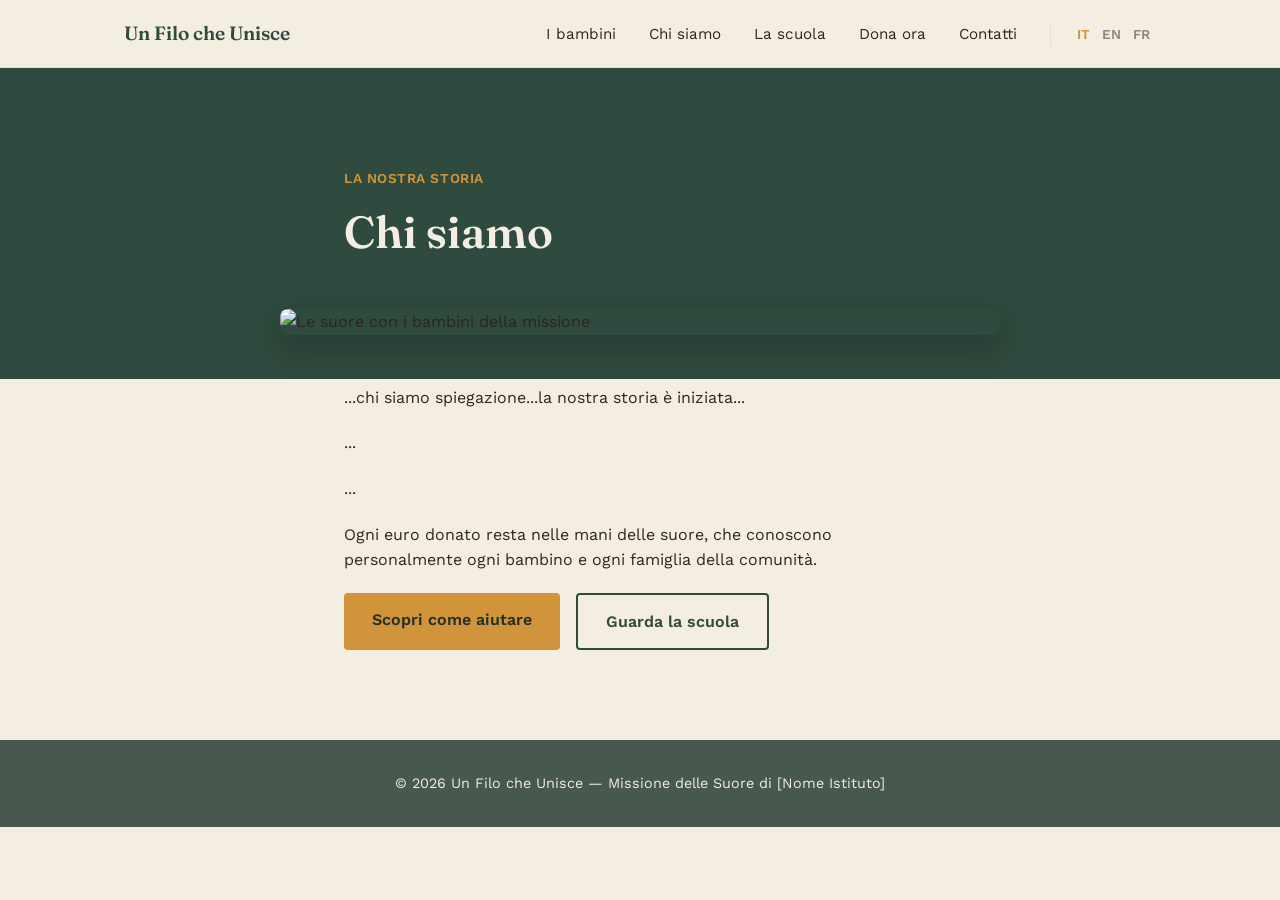
==== chi-siamo.html @ 762dea33 "firsttry" ====
<!DOCTYPE html>
<html lang="it">
<head>
  <meta charset="UTF-8" />
  <meta name="viewport" content="width=device-width, initial-scale=1.0" />
  <title>Chi siamo — Un Filo che Unisce</title>

  <link rel="stylesheet" href="style.css" />

  <link rel="preconnect" href="https://fonts.googleapis.com" />
  <link href="https://fonts.googleapis.com/css2?family=Fraunces:opsz,wght@9..144,400;9..144,600&family=Work+Sans:wght@400;500;600&display=swap" rel="stylesheet" />
</head>
<body>

  <header class="site-header">
    <div class="container header-inner">
      <a href="index.html" class="logo">Un Filo che Unisce</a>
      <nav>
        <a href="index.html#bambini" data-i18n="nav.bambini">I bambini</a>
        <a href="chi-siamo.html" data-i18n="nav.chiSiamo">Chi siamo</a>
        <a href="la-scuola.html" data-i18n="nav.scuola">La scuola</a>
        <a href="dona.html" data-i18n="nav.dona">Dona ora</a>
        <a href="index.html#contatti" data-i18n="nav.contatti">Contatti</a>
        <span class="lang-switch">
          <button class="lang-btn" data-lang="it">IT</button>
          <button class="lang-btn" data-lang="en">EN</button>
          <button class="lang-btn" data-lang="fr">FR</button>
        </span>
      </nav>
    </div>
  </header>

  <section class="hero">
    <div class="container hero-inner">
      <p class="eyebrow" data-i18n="chiSiamo.eyebrow">La nostra storia</p>
      <h1 data-i18n="chiSiamo.title">Chi siamo</h1>
    </div>
  </section>

  <div class="container">
    <img src="immagini/suora.jpg" alt="Le suore con i bambini della missione" class="overlap-photo" />
  </div>

  <section class="section section-story">
    <div class="container story-content">
      <p data-i18n="chiSiamo.p1">
        ...chi siamo spiegazione...la nostra storia è iniziata...
      </p>
      <p data-i18n="chiSiamo.p2">
        ...
      </p>
      <p data-i18n="chiSiamo.p3">
        ...
      </p>
      <p data-i18n="chiSiamo.p4">
        Ogni euro donato resta nelle mani delle suore, che conoscono
        personalmente ogni bambino e ogni famiglia della comunità.
      </p>

      <div class="button-row">
        <a href="dona.html" class="btn-primary" data-i18n="chiSiamo.btnAdotta">Scopri come aiutare</a>
        <a href="la-scuola.html" class="btn-secondary" data-i18n="chiSiamo.btnScuola">Guarda la scuola</a>
      </div>
    </div>
  </section>

  <footer class="site-footer">
    <div class="container">
      <p data-i18n="footer.text">&copy; 2026 Un Filo che Unisce — Missione delle Suore di [Nome Istituto]</p>
    </div>
  </footer>

  <script src="translations.js"></script>
  <script src="i18n.js"></script>

</body>
</html>
---- style.css ----
/* ============================================================
   VARIABILI DI COLORE
   Definirle qui in cima permette di riusarle ovunque nel file
   e cambiare tutta la palette modificando solo queste righe.
   ============================================================ */
:root {
  --verde-bosco: #2f4a3e;
  --verde-scuro: #1f332a;
  --ocra: #d1943a;
  --carta: #f4ede1;
  --carta-scura: #e8ddc9;
  --testo: #2b2620;
}

/* ============================================================
   RESET DI BASE
   ============================================================ */
* {
  margin: 0;
  padding: 0;
  box-sizing: border-box;
}

body {
  font-family: 'Work Sans', sans-serif;
  color: var(--testo);
  background: var(--carta);
  line-height: 1.6;
}

h1, h2, h3 {
  font-family: 'Fraunces', serif;
  font-weight: 600;
  line-height: 1.2;
}

.container {
  max-width: 1080px;
  margin: 0 auto;
  padding: 0 24px;
}

/* ============================================================
   HEADER / NAVIGAZIONE (uguale su tutte le pagine)
   ============================================================ */
.site-header {
  background: var(--carta);
  border-bottom: 1px solid var(--carta-scura);
  position: sticky;
  top: 0;
  z-index: 10;
}

.header-inner {
  display: flex;
  justify-content: space-between;
  align-items: center;
  padding-top: 18px;
  padding-bottom: 18px;
}

.logo {
  font-family: 'Fraunces', serif;
  font-weight: 600;
  font-size: 1.2rem;
  color: var(--verde-bosco);
  text-decoration: none;
}

nav a {
  color: var(--testo);
  text-decoration: none;
  margin-left: 28px;
  font-size: 0.95rem;
}

nav a:hover {
  color: var(--ocra);
}

/* Selettore lingua: gruppo di 3 bottoni testuali nel menu.
   Il bottone della lingua attiva prende la classe "active" via JS. */
.lang-switch {
  display: inline-flex;
  margin-left: 28px;
  border-left: 1px solid var(--carta-scura);
  padding-left: 20px;
}

.lang-btn {
  background: none;
  border: none;
  font-family: 'Work Sans', sans-serif;
  font-size: 0.85rem;
  font-weight: 600;
  color: var(--testo);
  opacity: 0.5;
  cursor: pointer;
  padding: 4px 6px;
  transition: opacity 0.15s ease, color 0.15s ease;
}

.lang-btn:hover {
  opacity: 1;
}

.lang-btn.active {
  opacity: 1;
  color: var(--ocra);
}

/* ============================================================
   BOTTONI
   ============================================================ */
.btn-primary {
  display: inline-block;
  background: var(--ocra);
  color: var(--verde-scuro);
  font-weight: 600;
  padding: 14px 28px;
  border-radius: 4px;
  text-decoration: none;
  transition: transform 0.15s ease, background 0.15s ease;
}

.btn-primary:hover {
  background: #e0a750;
  transform: translateY(-2px);
}

.btn-secondary {
  display: inline-block;
  background: transparent;
  color: var(--verde-bosco);
  font-weight: 600;
  padding: 14px 28px;
  border-radius: 4px;
  border: 2px solid var(--verde-bosco);
  text-decoration: none;
  transition: background 0.15s ease, color 0.15s ease;
}

.btn-secondary:hover {
  background: var(--verde-bosco);
  color: var(--carta);
}

.btn-block {
  display: block;
  text-align: center;
  width: 100%;
}

.button-row {
  display: flex;
  gap: 16px;
  flex-wrap: wrap;
}

/* ============================================================
   HERO (prima sezione di ogni pagina)
   ============================================================ */
.hero {
  background: var(--verde-bosco);
  color: var(--carta);
  padding: 100px 0;
}

.hero-inner {
  max-width: 640px;
}

.eyebrow {
  color: var(--ocra);
  font-weight: 600;
  letter-spacing: 0.04em;
  text-transform: uppercase;
  font-size: 0.85rem;
  margin-bottom: 16px;
}

.hero h1 {
  font-size: 2.8rem;
  margin-bottom: 20px;
}

.hero-sub {
  font-size: 1.1rem;
  margin-bottom: 32px;
  opacity: 0.9;
}

/* ============================================================
   SEZIONI GENERICHE
   ============================================================ */
.section {
  padding: 90px 0;
}

.section-alt {
  background: var(--carta-scura);
}

.section h2 {
  font-size: 2rem;
  margin-bottom: 16px;
}

.section-intro {
  max-width: 560px;
  margin-bottom: 48px;
  opacity: 0.85;
}

.story-content {
  max-width: 640px;
}

.story-content p {
  margin-bottom: 20px;
}

.story-content h2 {
  margin-bottom: 20px;
}

/* ============================================================
   SCHEDE BAMBINI (homepage)
   ============================================================ */
.children-grid {
  display: grid;
  grid-template-columns: repeat(auto-fit, minmax(240px, 1fr));
  gap: 32px;
}

.child-card img {
  width: 100%;
  aspect-ratio: 1 / 1;
  object-fit: cover;
  border-radius: 6px;
  margin-bottom: 16px;
}

.child-card h3 {
  font-size: 1.3rem;
  margin-bottom: 4px;
}

.child-age {
  color: var(--verde-bosco);
  font-weight: 600;
  font-size: 0.9rem;
  margin-bottom: 8px;
}

/* ============================================================
   SEZIONE ADOTTA (homepage, solo panoramica)
   ============================================================ */
.adopt-list {
  list-style: none;
  margin-top: 24px;
  max-width: 640px;
  margin-bottom: 40px;
}

.adopt-list li {
  padding: 12px 0;
  border-bottom: 1px solid rgba(0,0,0,0.08);
}

/* ============================================================
   SCHEDE DI DONAZIONE (pagina dona.html)
   ============================================================ */
.donation-grid {
  display: grid;
  grid-template-columns: repeat(auto-fit, minmax(260px, 1fr));
  gap: 24px;
  align-items: stretch;
}

.donation-card {
  background: var(--carta);
  border: 1px solid var(--carta-scura);
  border-radius: 8px;
  padding: 32px;
  text-align: center;
  display: flex;
  flex-direction: column;
}

.donation-card-highlight {
  border: 2px solid var(--ocra);
  position: relative;
}

.donation-badge {
  position: absolute;
  top: -14px;
  left: 50%;
  transform: translateX(-50%);
  background: var(--ocra);
  color: var(--verde-scuro);
  font-size: 0.8rem;
  font-weight: 600;
  padding: 4px 14px;
  border-radius: 20px;
}

.donation-title {
  font-weight: 600;
  color: var(--verde-bosco);
  margin-bottom: 8px;
}

.donation-amount {
  font-family: 'Fraunces', serif;
  font-size: 2rem;
  font-weight: 600;
  color: var(--verde-bosco);
  margin-bottom: 12px;
}

.donation-amount span {
  font-size: 0.9rem;
  font-weight: 400;
  color: var(--testo);
  display: block;
}

.donation-card p:not(.donation-title):not(.donation-amount) {
  margin-bottom: 20px;
  flex-grow: 1;
}

.iban-box {
  background: var(--carta-scura);
  border-radius: 6px;
  padding: 16px;
  text-align: left;
  font-size: 0.9rem;
}

.iban-box p {
  margin-bottom: 6px;
}

.iban-box p:last-child {
  margin-bottom: 0;
}

/* ============================================================
   CONTATTI (homepage)
   ============================================================ */
.contact-inner {
  text-align: center;
  max-width: 560px;
  margin: 0 auto;
}

.contact-inner .section-intro {
  margin-left: auto;
  margin-right: auto;
}

/* ============================================================
   FOOTER
   ============================================================ */
.site-footer {
  background: var(--verde-scuro);
  color: var(--carta);
  padding: 32px 0;
  text-align: center;
  font-size: 0.9rem;
  opacity: 0.8;
}

/* ============================================================
   IMMAGINE PARALLAX (pagina La scuola)
   "background-attachment: fixed" fa restare lo sfondo fermo
   rispetto alla finestra, mentre il testo sopra scorre normalmente:
   sembra che lo sfondo si muova più lento del resto della pagina.
   ============================================================ */
.parallax-hero {
  height: 60vh;
  min-height: 380px;
  background-size: cover;
  background-position: center;
  background-attachment: fixed;
  display: flex;
  align-items: center;
  color: var(--carta);
  text-shadow: 0 2px 12px rgba(0,0,0,0.5);
}

.parallax-hero h1 {
  font-size: 2.4rem;
  margin-bottom: 8px;
}

/* ============================================================
   GALLERIA FOTOGRAFICA A SCORRIMENTO (pagina La scuola)
   overflow-x: auto crea lo scorrimento orizzontale.
   scroll-snap "aggancia" ogni foto durante lo scroll.
   ============================================================ */
.gallery-scroll {
  display: flex;
  gap: 20px;
  overflow-x: auto;
  scroll-snap-type: x mandatory;
  padding-bottom: 12px;
}

.gallery-thumb {
  flex: 0 0 auto;
  width: 280px;
  aspect-ratio: 4 / 3;
  object-fit: cover;
  border-radius: 6px;
  cursor: pointer;
  scroll-snap-align: start;
  transition: transform 0.15s ease, opacity 0.15s ease;
}

.gallery-thumb:hover {
  transform: scale(1.03);
  opacity: 0.9;
}

/* ============================================================
   POPUP / LIGHTBOX (pagina La scuola)
   display: none lo nasconde di default; il JavaScript aggiunge
   la classe "attivo" per mostrarlo.
   ============================================================ */
.lightbox {
  display: none;
  position: fixed;
  top: 0;
  left: 0;
  width: 100%;
  height: 100%;
  background: rgba(20, 20, 20, 0.92);
  align-items: center;
  justify-content: center;
  z-index: 100;
  padding: 24px;
}

.lightbox.attivo {
  display: flex;
}

.lightbox img {
  max-width: 90vw;
  max-height: 85vh;
  border-radius: 6px;
  object-fit: contain;
}

.lightbox-close {
  position: absolute;
  top: 24px;
  right: 36px;
  color: var(--carta);
  font-size: 2.5rem;
  cursor: pointer;
  line-height: 1;
}

/* ============================================================
   FASCIA STATISTICHE (pagina La scuola)
   ============================================================ */
.stats-bar {
  background: var(--verde-scuro);
  padding: 48px 0;
}

.stats-inner {
  display: flex;
  justify-content: center;
  text-align: center;
}

.stat {
  padding: 0 40px;
  border-right: 1px solid rgba(244, 237, 225, 0.25);
}

.stat:last-child {
  border-right: none;
}

.stat-number {
  font-family: 'Fraunces', serif;
  font-size: 2.4rem;
  font-weight: 600;
  color: var(--ocra);
}

.stat-label {
  color: var(--carta);
  opacity: 0.85;
  font-size: 0.9rem;
  margin-top: 4px;
}

/* ============================================================
   SEPARATORE DECORATIVO (pagina La scuola)
   ============================================================ */
.section-divider {
  display: flex;
  align-items: center;
  justify-content: center;
  padding: 32px 0;
  color: var(--ocra);
}

.section-divider::before,
.section-divider::after {
  content: "";
  height: 1px;
  width: 80px;
  background: var(--carta-scura);
}

.section-divider span {
  margin: 0 16px;
  font-size: 1.1rem;
}

/* ============================================================
   CITAZIONE (pagina La scuola)
   ============================================================ */
.quote-section {
  text-align: center;
  max-width: 680px;
  margin: 0 auto;
}

.quote-section blockquote {
  font-family: 'Fraunces', serif;
  font-size: 1.5rem;
  font-style: italic;
  color: var(--verde-bosco);
  line-height: 1.4;
  margin-bottom: 16px;
}

.quote-author {
  color: var(--testo);
  opacity: 0.7;
  font-size: 0.95rem;
}

/* ============================================================
   FOTO SOVRAPPOSTA (pagina Chi siamo)
   Il margine negativo "tira su" la foto, facendola scavalcare
   il confine con la sezione verde sopra di lei.
   ============================================================ */
.overlap-photo {
  width: 100%;
  max-width: 720px;
  max-height: 420px;
  object-fit: cover;
  border-radius: 8px;
  display: block;
  margin: -70px auto 0 auto;
  box-shadow: 0 12px 32px rgba(0,0,0,0.25);
  position: relative;
  z-index: 2;
}

.section-story {
  padding-top: 50px;
}

/* ============================================================
   RESPONSIVE: SCHERMI PICCOLI
   ============================================================ */
@media (max-width: 720px) {
  .hero h1 {
    font-size: 2rem;
  }
  .parallax-hero {
    background-attachment: scroll; /* su mobile "fixed" spesso non funziona bene */
  }
  nav a {
    margin-left: 16px;
    font-size: 0.85rem;
  }
  .lang-switch {
    margin-left: 16px;
    padding-left: 12px;
  }
  .stats-inner {
    flex-direction: column;
    gap: 24px;
  }
  .stat {
    border-right: none;
    padding: 0;
  }
  .overlap-photo {
    margin-top: -40px;
    max-height: 260px;
  }
}
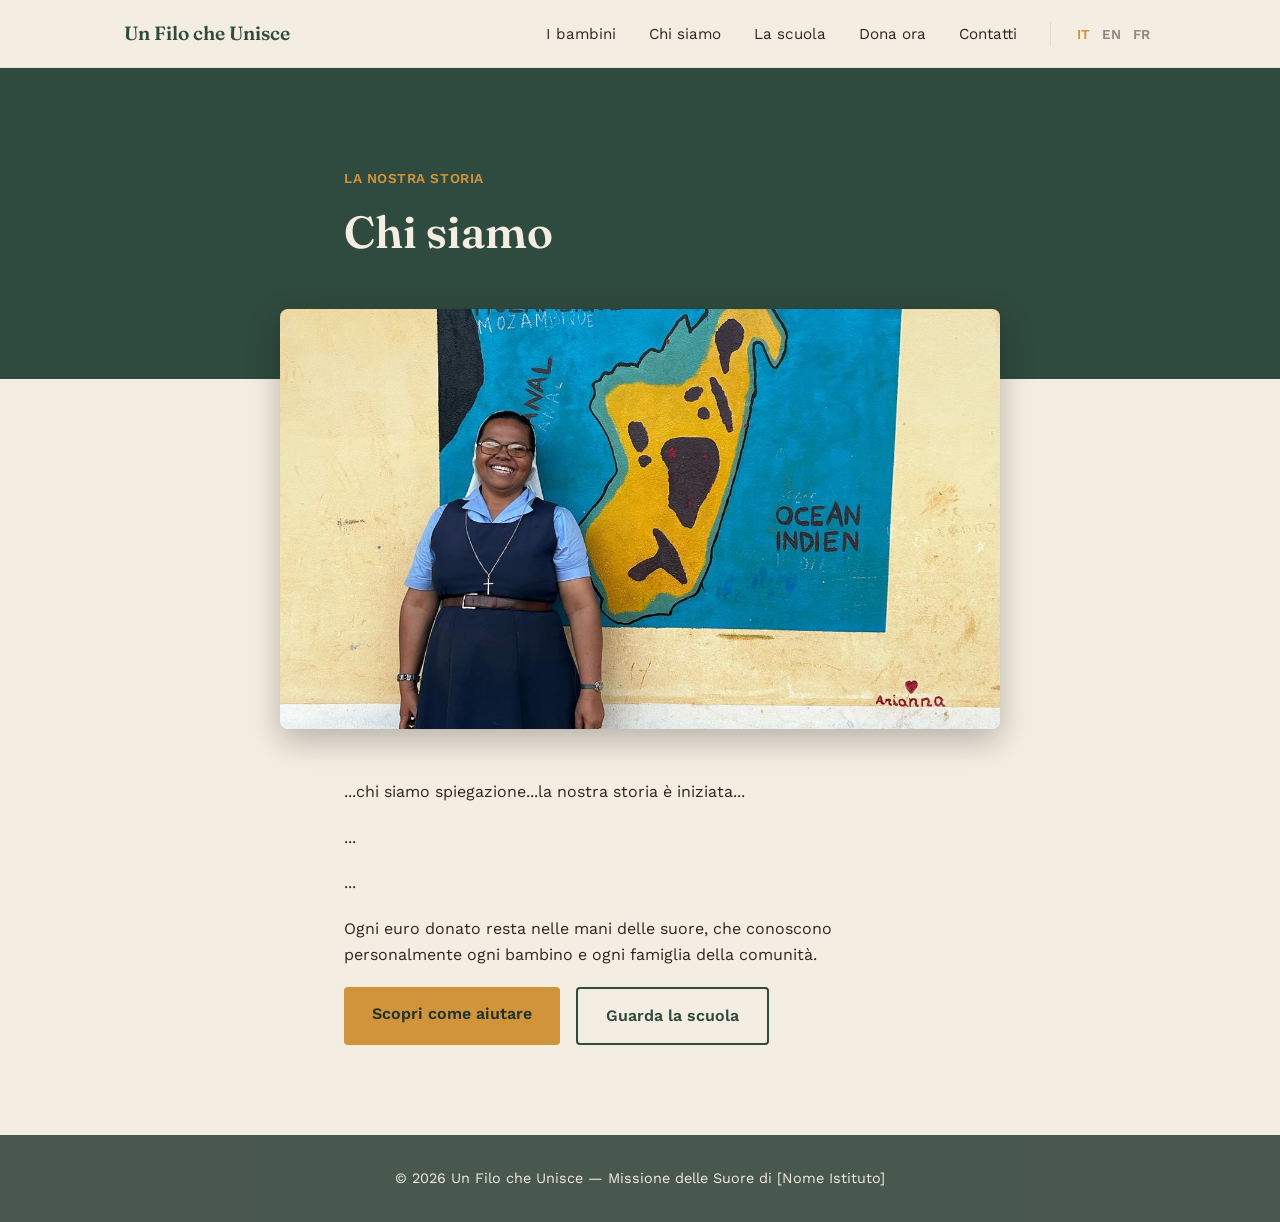
==== commit a4eba829: "4.2" ====
--- a/chi-siamo.html
+++ b/chi-siamo.html
@@ -38,7 +38,7 @@
   </section>
 
   <div class="container">
-    <img src="immagini/suora.jpg" alt="Le suore con i bambini della missione" class="overlap-photo" />
+    <img src="immagini/suora.jpg" alt="suora" class="overlap-photo" />
   </div>
 
   <section class="section section-story">
